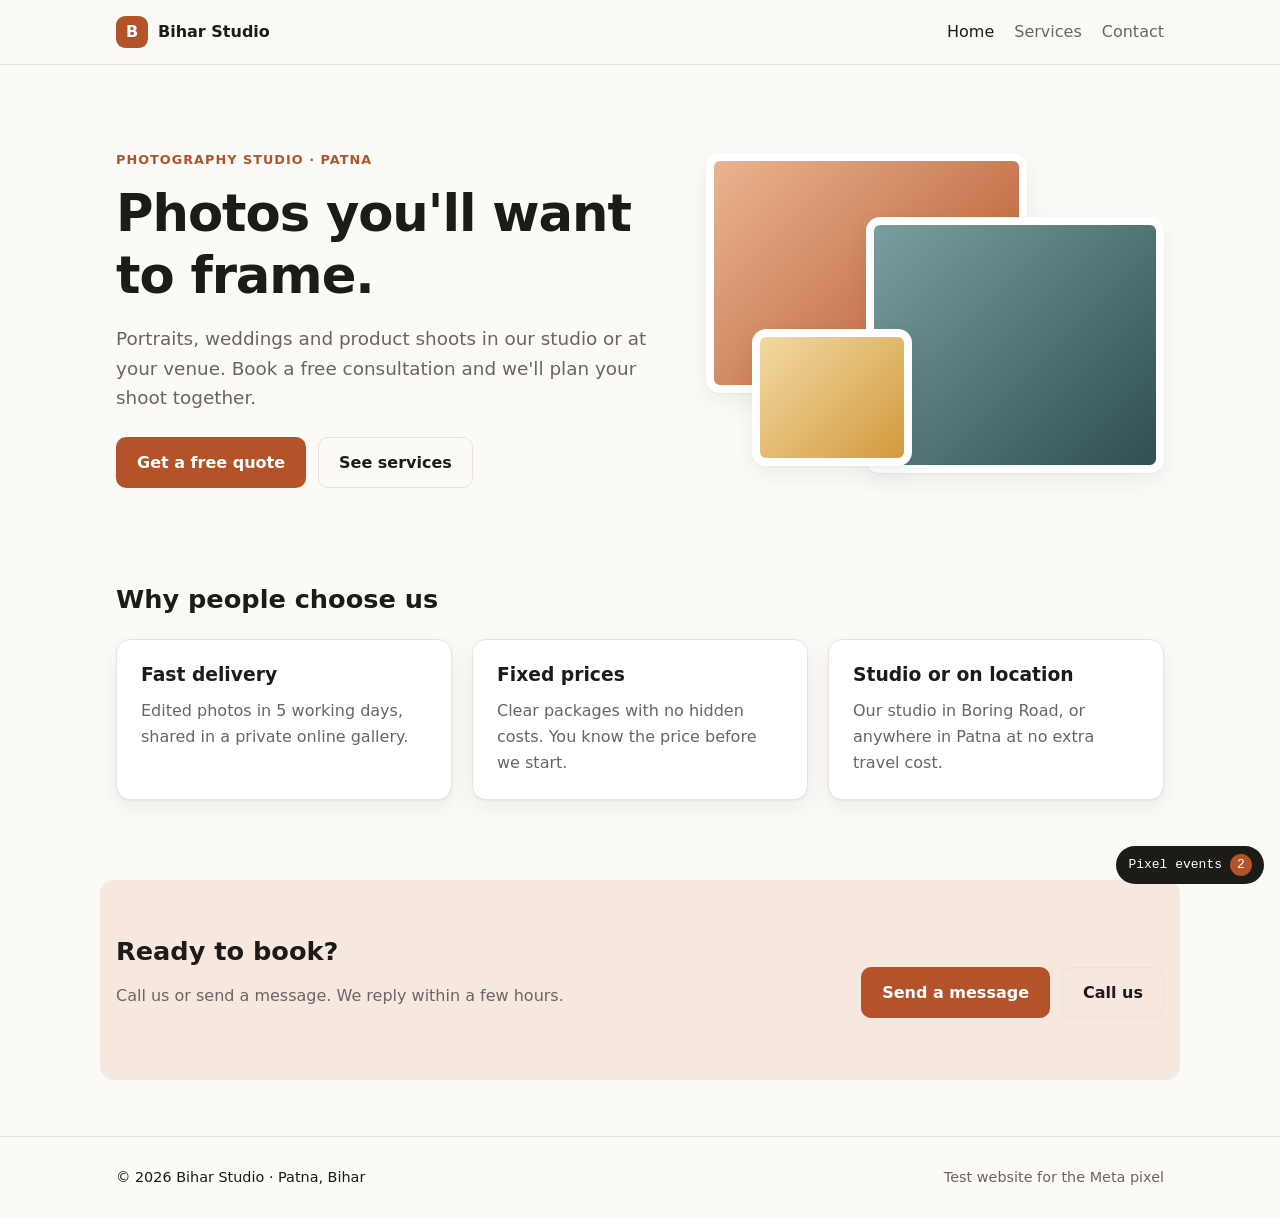
==== index.html @ da01d7bd "Add Google tag (gtag.js) to all pages Co-Authored-By: Claude Opus 5.5 <noreply@anthropic.com>" ====
<!doctype html>
<html lang="en">
<head>
  <!-- Google tag (gtag.js) -->
  <script async src="https://www.googletagmanager.com/gtag/js?id=G-R2PZ32QTNS"></script>
  <script>
    window.dataLayer = window.dataLayer || [];
    function gtag(){dataLayer.push(arguments);}
    gtag('js', new Date());

    gtag('config', 'G-R2PZ32QTNS');
  </script>
  <meta charset="utf-8" />
  <meta name="viewport" content="width=device-width, initial-scale=1" />
  <title>Photography in Patna · Bihar Studio</title>
  <meta name="description" content="Portraits, weddings and product photography in Patna." />
  <link rel="stylesheet" href="css/style.css" />

  <!-- Meta Pixel Code -->
  <script>
  !function(f,b,e,v,n,t,s)
  {if(f.fbq)return;n=f.fbq=function(){n.callMethod?
  n.callMethod.apply(n,arguments):n.queue.push(arguments)};
  if(!f._fbq)f._fbq=n;n.push=n;n.loaded=!0;n.version='2.0';
  n.queue=[];t=b.createElement(e);t.async=!0;
  t.src=v;s=b.getElementsByTagName(e)[0];
  s.parentNode.insertBefore(t,s)}(window, document,'script',
  'https://connect.facebook.net/en_US/fbevents.js');
  fbq('init', '29021832257441205');
  fbq('track', 'PageView');
  </script>
  <noscript><img height="1" width="1" style="display:none"
  src="https://www.facebook.com/tr?id=29021832257441205&ev=PageView&noscript=1"
  /></noscript>
  <!-- End Meta Pixel Code -->
</head>
<body>
  <header class="site-header">
    <div class="container header-row">
      <a class="brand" href="index.html"><span class="brand-mark">B</span> Bihar Studio</a>
      <nav class="nav" aria-label="Main">
        <a href="index.html" aria-current="page">Home</a>
        <a href="services.html">Services</a>
        <a href="contact.html">Contact</a>
      </nav>
    </div>
  </header>

  <main>
    <section class="hero">
      <div class="container hero-grid">
        <div>
          <p class="eyebrow">Photography studio · Patna</p>
          <h1>Photos you'll want to frame.</h1>
          <p class="lead">Portraits, weddings and product shoots in our studio or at your venue. Book a free consultation and we'll plan your shoot together.</p>
          <div class="actions">
            <a class="btn btn-primary" href="contact.html">Get a free quote</a>
            <a class="btn btn-ghost" href="services.html">See services</a>
          </div>
        </div>
        <div class="hero-art" aria-hidden="true">
          <div class="frame f1"></div>
          <div class="frame f2"></div>
          <div class="frame f3"></div>
        </div>
      </div>
    </section>

    <section class="container section">
      <h2>Why people choose us</h2>
      <div class="cards">
        <article class="card"><h3>Fast delivery</h3><p>Edited photos in 5 working days, shared in a private online gallery.</p></article>
        <article class="card"><h3>Fixed prices</h3><p>Clear packages with no hidden costs. You know the price before we start.</p></article>
        <article class="card"><h3>Studio or on location</h3><p>Our studio in Boring Road, or anywhere in Patna at no extra travel cost.</p></article>
      </div>
    </section>

    <section class="container section cta">
      <div>
        <h2>Ready to book?</h2>
        <p class="muted">Call us or send a message. We reply within a few hours.</p>
      </div>
      <div class="actions">
        <a class="btn btn-primary" href="contact.html">Send a message</a>
        <a class="btn btn-ghost" href="tel:+910000000000" data-pixel-event="Contact">Call us</a>
      </div>
    </section>
  </main>

  <footer class="site-footer">
    <div class="container footer-row">
      <span>© <span data-year></span> Bihar Studio · Patna, Bihar</span>
      <span class="muted">Test website for the Meta pixel</span>
    </div>
  </footer>

  <!-- Shows which pixel events this page sent (testing only) -->
  <aside class="pixel-log" aria-live="polite">
    <button type="button" class="pixel-log-toggle" aria-expanded="false">Pixel events <span class="pixel-log-count">0</span></button>
    <ol class="pixel-log-list" hidden></ol>
  </aside>

  <script src="js/site.js"></script>
</body>
</html>
---- css/style.css ----
:root {
  --bg: #fbfaf7;
  --surface: #ffffff;
  --text: #1d1b18;
  --muted: #6b6560;
  --border: #e8e3dc;
  --accent: #b4532a;
  --accent-dark: #8f3f1d;
  --accent-soft: #f6e7df;
  --ok: #1f7a4d;
  --error: #b42318;
  --radius: 14px;
  --shadow: 0 1px 2px rgba(0, 0, 0, 0.04), 0 8px 24px rgba(0, 0, 0, 0.06);
}

* {
  box-sizing: border-box;
}

body {
  margin: 0;
  background: var(--bg);
  color: var(--text);
  font: 16px/1.6 system-ui, -apple-system, "Segoe UI", Roboto, sans-serif;
}

h1,
h2,
h3 {
  line-height: 1.2;
  margin: 0 0 12px;
}

h1 {
  font-size: clamp(2rem, 5vw, 3.2rem);
  letter-spacing: -0.02em;
}

h2 {
  font-size: 1.6rem;
}

a {
  color: var(--accent);
}

.container {
  width: 100%;
  max-width: 1080px;
  margin: 0 auto;
  padding: 0 16px;
}

.section {
  padding: 56px 16px;
}

.narrow {
  max-width: 620px;
}

.center {
  text-align: center;
}

.muted {
  color: var(--muted);
}

.small {
  font-size: 0.85rem;
}

.lead {
  font-size: 1.15rem;
  color: var(--muted);
  max-width: 560px;
}

.center .lead {
  margin-left: auto;
  margin-right: auto;
}

/* Header & footer */
.site-header {
  position: sticky;
  top: 0;
  z-index: 10;
  background: rgba(251, 250, 247, 0.9);
  backdrop-filter: blur(8px);
  border-bottom: 1px solid var(--border);
}

.header-row,
.footer-row {
  display: flex;
  align-items: center;
  justify-content: space-between;
  gap: 16px;
  min-height: 64px;
  flex-wrap: wrap;
}

.brand {
  display: inline-flex;
  align-items: center;
  gap: 10px;
  font-weight: 700;
  color: var(--text);
  text-decoration: none;
}

.brand-mark {
  display: grid;
  place-items: center;
  width: 32px;
  height: 32px;
  border-radius: 9px;
  background: var(--accent);
  color: #fff;
}

.nav {
  display: flex;
  gap: 20px;
}

.nav a {
  color: var(--muted);
  text-decoration: none;
  font-weight: 500;
}

.nav a:hover,
.nav a[aria-current="page"] {
  color: var(--text);
}

.site-footer {
  border-top: 1px solid var(--border);
  font-size: 0.9rem;
  padding: 8px 0;
}

/* Buttons */
.actions {
  display: flex;
  flex-wrap: wrap;
  gap: 12px;
  margin-top: 24px;
}

.btn {
  display: inline-flex;
  align-items: center;
  justify-content: center;
  padding: 12px 20px;
  border-radius: 10px;
  border: 1px solid transparent;
  font: inherit;
  font-weight: 600;
  text-decoration: none;
  cursor: pointer;
  transition: background 0.15s, border-color 0.15s;
}

.btn-primary {
  background: var(--accent);
  color: #fff;
}

.btn-primary:hover {
  background: var(--accent-dark);
}

.btn-primary:disabled {
  background: var(--ok);
  cursor: default;
}

.btn-ghost {
  background: transparent;
  border-color: var(--border);
  color: var(--text);
}

.btn-ghost:hover {
  border-color: var(--text);
}

/* Hero */
.hero {
  padding: 72px 0 40px;
}

.hero-grid {
  display: grid;
  grid-template-columns: 1.2fr 1fr;
  gap: 40px;
  align-items: center;
}

.eyebrow {
  color: var(--accent);
  font-weight: 600;
  text-transform: uppercase;
  letter-spacing: 0.08em;
  font-size: 0.8rem;
}

.hero-art {
  position: relative;
  height: 320px;
}

.frame {
  position: absolute;
  border-radius: var(--radius);
  border: 8px solid #fff;
  box-shadow: var(--shadow);
}

.f1 {
  inset: 0 30% 25% 0;
  background: linear-gradient(135deg, #e9b48f, #b4532a);
}

.f2 {
  inset: 20% 0 0 35%;
  background: linear-gradient(135deg, #7a9e9f, #2f4f50);
}

.f3 {
  inset: 55% 55% 2% 10%;
  background: linear-gradient(135deg, #f3d9a4, #d29a3c);
}

/* Cards */
.cards {
  display: grid;
  grid-template-columns: repeat(3, minmax(0, 1fr));
  gap: 20px;
  margin: 24px 0;
}

.card {
  background: var(--surface);
  border: 1px solid var(--border);
  border-radius: var(--radius);
  padding: 24px;
  box-shadow: var(--shadow);
}

.card p {
  margin: 0;
  color: var(--muted);
}

.price-card {
  display: flex;
  flex-direction: column;
  gap: 12px;
}

.price-card ul {
  margin: 0;
  padding-left: 18px;
  color: var(--muted);
  flex: 1;
}

.price {
  font-size: 1.8rem;
  font-weight: 700;
  color: var(--text) !important;
}

.cta {
  display: flex;
  align-items: center;
  justify-content: space-between;
  gap: 24px;
  flex-wrap: wrap;
  background: var(--accent-soft);
  border-radius: var(--radius);
  margin-bottom: 56px;
}

/* Form */
.form {
  display: grid;
  gap: 16px;
  margin: 24px 0;
  padding: 24px;
  background: var(--surface);
  border: 1px solid var(--border);
  border-radius: var(--radius);
  box-shadow: var(--shadow);
}

.field {
  display: grid;
  gap: 6px;
}

label {
  font-weight: 600;
  font-size: 0.9rem;
}

input,
select,
textarea {
  width: 100%;
  padding: 11px 12px;
  border: 1px solid var(--border);
  border-radius: 10px;
  font: inherit;
  background: #fff;
}

input:focus,
select:focus,
textarea:focus {
  outline: 2px solid var(--accent);
  outline-offset: 1px;
}

.form-error {
  margin: 0;
  color: var(--error);
  font-weight: 600;
}

.check {
  display: grid;
  place-items: center;
  width: 64px;
  height: 64px;
  margin: 0 auto 16px;
  border-radius: 50%;
  background: var(--ok);
  color: #fff;
  font-size: 2rem;
}

/* Pixel event log (testing aid) */
.pixel-log {
  position: fixed;
  right: 16px;
  bottom: 16px;
  z-index: 20;
  max-width: min(420px, calc(100vw - 32px));
  font: 13px/1.5 ui-monospace, SFMono-Regular, Menlo, Consolas, monospace;
}

.pixel-log-toggle {
  display: inline-flex;
  align-items: center;
  gap: 8px;
  margin-left: auto;
  padding: 8px 12px;
  border: none;
  border-radius: 999px;
  background: #1d1b18;
  color: #fff;
  font: inherit;
  cursor: pointer;
  float: right;
}

.pixel-log-count {
  display: inline-grid;
  place-items: center;
  min-width: 22px;
  height: 22px;
  border-radius: 999px;
  background: var(--accent);
}

.pixel-log-list {
  clear: both;
  margin: 0 0 8px;
  padding: 12px 12px 12px 32px;
  max-height: 260px;
  overflow: auto;
  background: #1d1b18;
  color: #f1ece6;
  border-radius: 12px;
  box-shadow: var(--shadow);
}

.pixel-log-list .error {
  color: #ff9b8f;
}

.pixel-log-list .info {
  color: #9be3bd;
}

/* Small screens */
@media (max-width: 760px) {
  .hero-grid,
  .cards {
    grid-template-columns: 1fr;
  }

  .hero-art {
    height: 220px;
  }

  .nav {
    gap: 14px;
  }
}
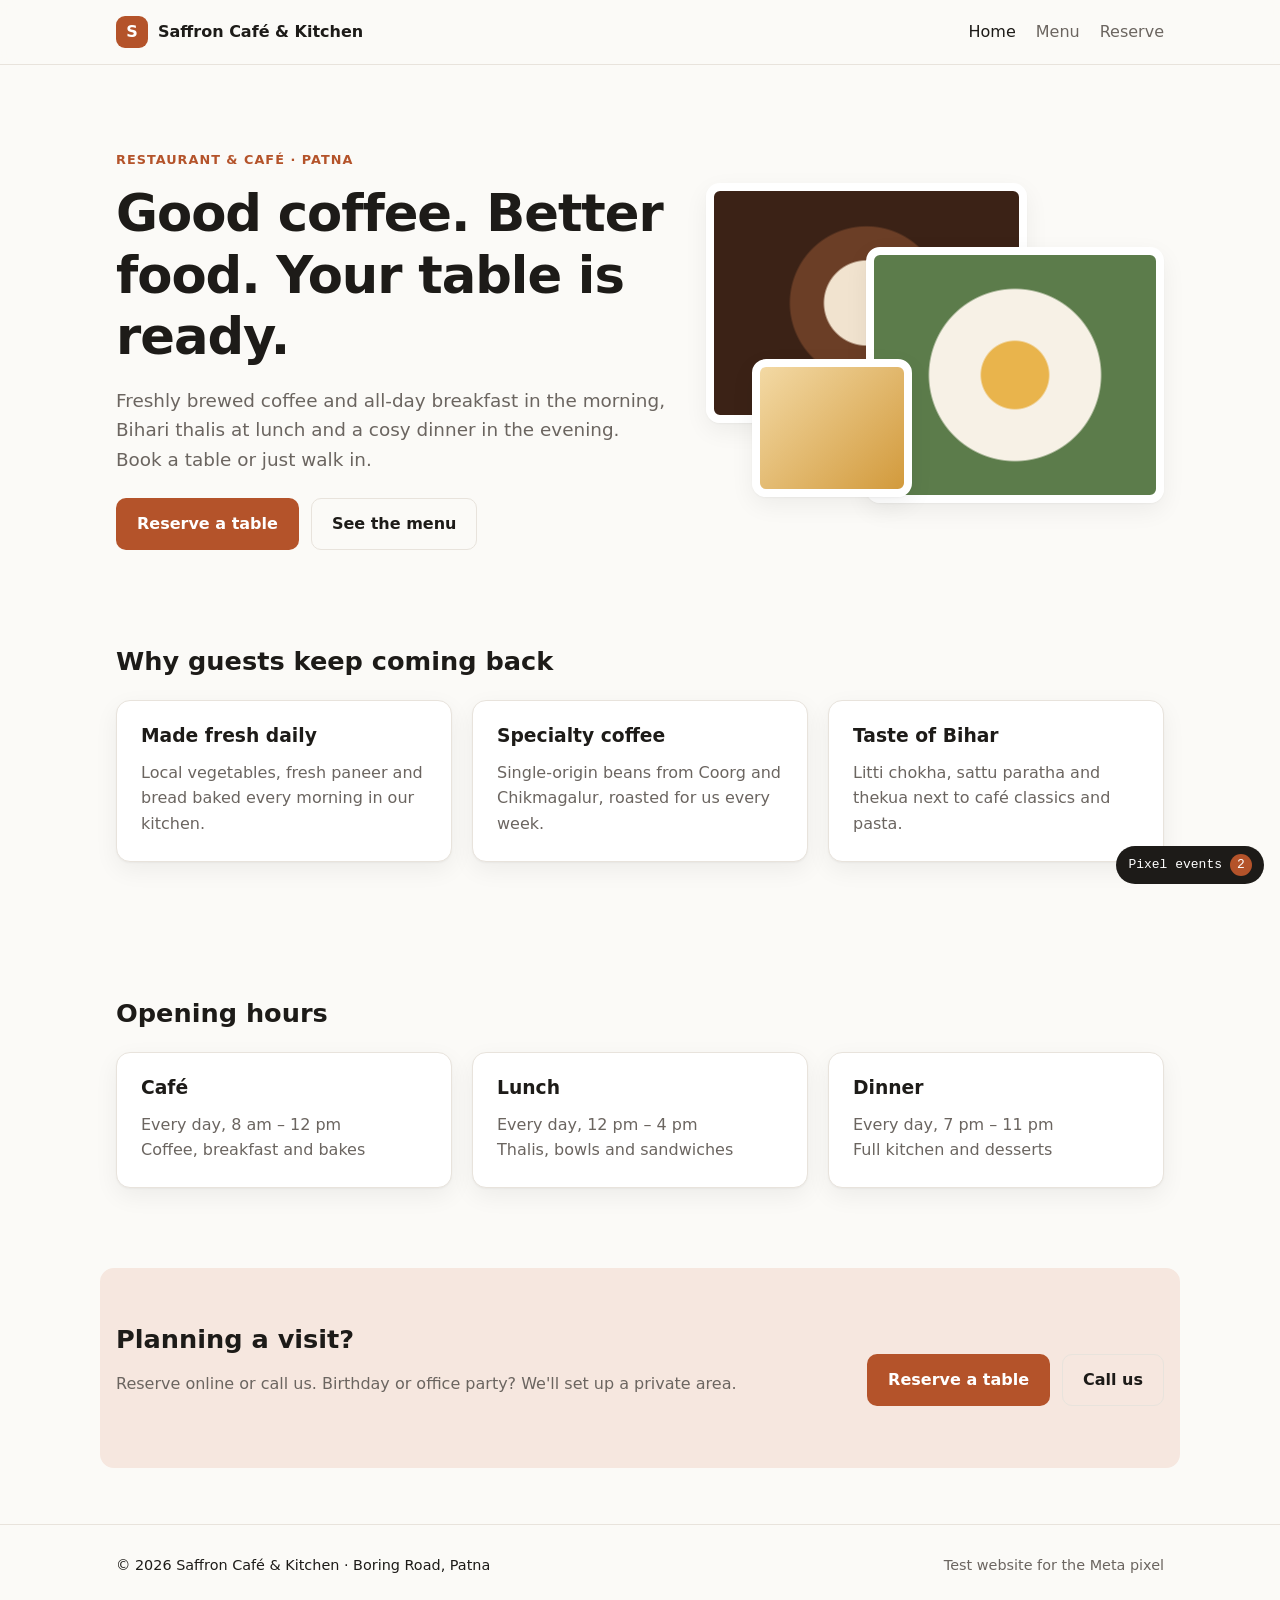
==== commit a1f255a0: "Convert site into Saffron Café & Kitchen restaurant and café Services page becomes menu.html, the qu" ====
--- a/index.html
+++ b/index.html
@@ -1,6 +1,13 @@
 <!doctype html>
 <html lang="en">
 <head>
+  <!-- Google Tag Manager -->
+  <script>(function(w,d,s,l,i){w[l]=w[l]||[];w[l].push({'gtm.start':
+  new Date().getTime(),event:'gtm.js'});var f=d.getElementsByTagName(s)[0],
+  j=d.createElement(s),dl=l!='dataLayer'?'&l='+l:'';j.async=true;j.src=
+  'https://www.googletagmanager.com/gtm.js?id='+i+dl;f.parentNode.insertBefore(j,f);
+  })(window,document,'script','dataLayer','GTM-NVT9N6S4');</script>
+  <!-- End Google Tag Manager -->
   <!-- Google tag (gtag.js) -->
   <script async src="https://www.googletagmanager.com/gtag/js?id=G-R2PZ32QTNS"></script>
   <script>
@@ -12,8 +19,9 @@
   </script>
   <meta charset="utf-8" />
   <meta name="viewport" content="width=device-width, initial-scale=1" />
-  <title>Photography in Patna · Bihar Studio</title>
-  <meta name="description" content="Portraits, weddings and product photography in Patna." />
+  <title>Restaurant &amp; café in Patna · Saffron Café &amp; Kitchen</title>
+  <meta name="description" content="Fresh coffee, all-day breakfast, Bihari thalis and dinner on Boring Road, Patna." />
+  <meta name="google-site-verification" content="HMlQKRGR2gHqSVllEA6PoarJx3rZEsCc93MlxW3Wcv4" />
   <link rel="stylesheet" href="css/style.css" />
 
   <!-- Meta Pixel Code -->
@@ -35,13 +43,17 @@
   <!-- End Meta Pixel Code -->
 </head>
 <body>
+  <!-- Google Tag Manager (noscript) -->
+  <noscript><iframe src="https://www.googletagmanager.com/ns.html?id=GTM-NVT9N6S4"
+  height="0" width="0" style="display:none;visibility:hidden"></iframe></noscript>
+  <!-- End Google Tag Manager (noscript) -->
   <header class="site-header">
     <div class="container header-row">
-      <a class="brand" href="index.html"><span class="brand-mark">B</span> Bihar Studio</a>
+      <a class="brand" href="index.html"><span class="brand-mark">S</span> Saffron Café &amp; Kitchen</a>
       <nav class="nav" aria-label="Main">
         <a href="index.html" aria-current="page">Home</a>
-        <a href="services.html">Services</a>
-        <a href="contact.html">Contact</a>
+        <a href="menu.html">Menu</a>
+        <a href="contact.html">Reserve</a>
       </nav>
     </div>
   </header>
@@ -50,12 +62,12 @@
     <section class="hero">
       <div class="container hero-grid">
         <div>
-          <p class="eyebrow">Photography studio · Patna</p>
-          <h1>Photos you'll want to frame.</h1>
-          <p class="lead">Portraits, weddings and product shoots in our studio or at your venue. Book a free consultation and we'll plan your shoot together.</p>
+          <p class="eyebrow">Restaurant &amp; café · Patna</p>
+          <h1>Good coffee. Better food. Your table is ready.</h1>
+          <p class="lead">Freshly brewed coffee and all-day breakfast in the morning, Bihari thalis at lunch and a cosy dinner in the evening. Book a table or just walk in.</p>
           <div class="actions">
-            <a class="btn btn-primary" href="contact.html">Get a free quote</a>
-            <a class="btn btn-ghost" href="services.html">See services</a>
+            <a class="btn btn-primary" href="contact.html">Reserve a table</a>
+            <a class="btn btn-ghost" href="menu.html">See the menu</a>
           </div>
         </div>
         <div class="hero-art" aria-hidden="true">
@@ -67,21 +79,30 @@
     </section>
 
     <section class="container section">
-      <h2>Why people choose us</h2>
+      <h2>Why guests keep coming back</h2>
       <div class="cards">
-        <article class="card"><h3>Fast delivery</h3><p>Edited photos in 5 working days, shared in a private online gallery.</p></article>
-        <article class="card"><h3>Fixed prices</h3><p>Clear packages with no hidden costs. You know the price before we start.</p></article>
-        <article class="card"><h3>Studio or on location</h3><p>Our studio in Boring Road, or anywhere in Patna at no extra travel cost.</p></article>
+        <article class="card"><h3>Made fresh daily</h3><p>Local vegetables, fresh paneer and bread baked every morning in our kitchen.</p></article>
+        <article class="card"><h3>Specialty coffee</h3><p>Single-origin beans from Coorg and Chikmagalur, roasted for us every week.</p></article>
+        <article class="card"><h3>Taste of Bihar</h3><p>Litti chokha, sattu paratha and thekua next to café classics and pasta.</p></article>
+      </div>
+    </section>
+
+    <section class="container section">
+      <h2>Opening hours</h2>
+      <div class="cards">
+        <article class="card"><h3>Café</h3><p>Every day, 8 am – 12 pm<br />Coffee, breakfast and bakes</p></article>
+        <article class="card"><h3>Lunch</h3><p>Every day, 12 pm – 4 pm<br />Thalis, bowls and sandwiches</p></article>
+        <article class="card"><h3>Dinner</h3><p>Every day, 7 pm – 11 pm<br />Full kitchen and desserts</p></article>
       </div>
     </section>
 
     <section class="container section cta">
       <div>
-        <h2>Ready to book?</h2>
-        <p class="muted">Call us or send a message. We reply within a few hours.</p>
+        <h2>Planning a visit?</h2>
+        <p class="muted">Reserve online or call us. Birthday or office party? We'll set up a private area.</p>
       </div>
       <div class="actions">
-        <a class="btn btn-primary" href="contact.html">Send a message</a>
+        <a class="btn btn-primary" href="contact.html">Reserve a table</a>
         <a class="btn btn-ghost" href="tel:+910000000000" data-pixel-event="Contact">Call us</a>
       </div>
     </section>
@@ -89,7 +110,7 @@
 
   <footer class="site-footer">
     <div class="container footer-row">
-      <span>© <span data-year></span> Bihar Studio · Patna, Bihar</span>
+      <span>© <span data-year></span> Saffron Café &amp; Kitchen · Boring Road, Patna</span>
       <span class="muted">Test website for the Meta pixel</span>
     </div>
   </footer>
--- a/css/style.css
+++ b/css/style.css
@@ -221,14 +221,15 @@
   box-shadow: var(--shadow);
 }
 
+/* Coffee, greens and saffron: placeholders for food photos */
 .f1 {
   inset: 0 30% 25% 0;
-  background: linear-gradient(135deg, #e9b48f, #b4532a);
+  background: radial-gradient(circle at 50% 50%, #f1e3cf 0 22%, #6b3e26 23% 40%, #3b2216 41%);
 }
 
 .f2 {
   inset: 20% 0 0 35%;
-  background: linear-gradient(135deg, #7a9e9f, #2f4f50);
+  background: radial-gradient(circle at 50% 50%, #e9b44c 0 18%, #f7f1e6 19% 46%, #5c7c4b 47%);
 }
 
 .f3 {
@@ -274,6 +275,33 @@
   font-size: 1.8rem;
   font-weight: 700;
   color: var(--text) !important;
+}
+
+/* Menu */
+.menu-grid {
+  display: grid;
+  grid-template-columns: repeat(2, minmax(0, 1fr));
+  gap: 20px 40px;
+  margin: 40px 0 16px;
+}
+
+.menu-list {
+  margin: 0;
+  padding: 0;
+  list-style: none;
+}
+
+.menu-list li {
+  display: flex;
+  justify-content: space-between;
+  gap: 16px;
+  padding: 10px 0;
+  border-bottom: 1px dashed var(--border);
+}
+
+.menu-list li span:last-child {
+  font-weight: 600;
+  white-space: nowrap;
 }
 
 .cta {
@@ -302,6 +330,16 @@
 .field {
   display: grid;
   gap: 6px;
+}
+
+.field-row {
+  display: grid;
+  grid-template-columns: 1.4fr 1fr 0.8fr;
+  gap: 12px;
+}
+
+.actions-center {
+  justify-content: center;
 }
 
 label {
@@ -402,8 +440,17 @@
 /* Small screens */
 @media (max-width: 760px) {
   .hero-grid,
-  .cards {
+  .cards,
+  .menu-grid {
     grid-template-columns: 1fr;
+  }
+
+  .field-row {
+    grid-template-columns: 1fr 1fr;
+  }
+
+  .field-row .field:first-child {
+    grid-column: 1 / -1;
   }
 
   .hero-art {
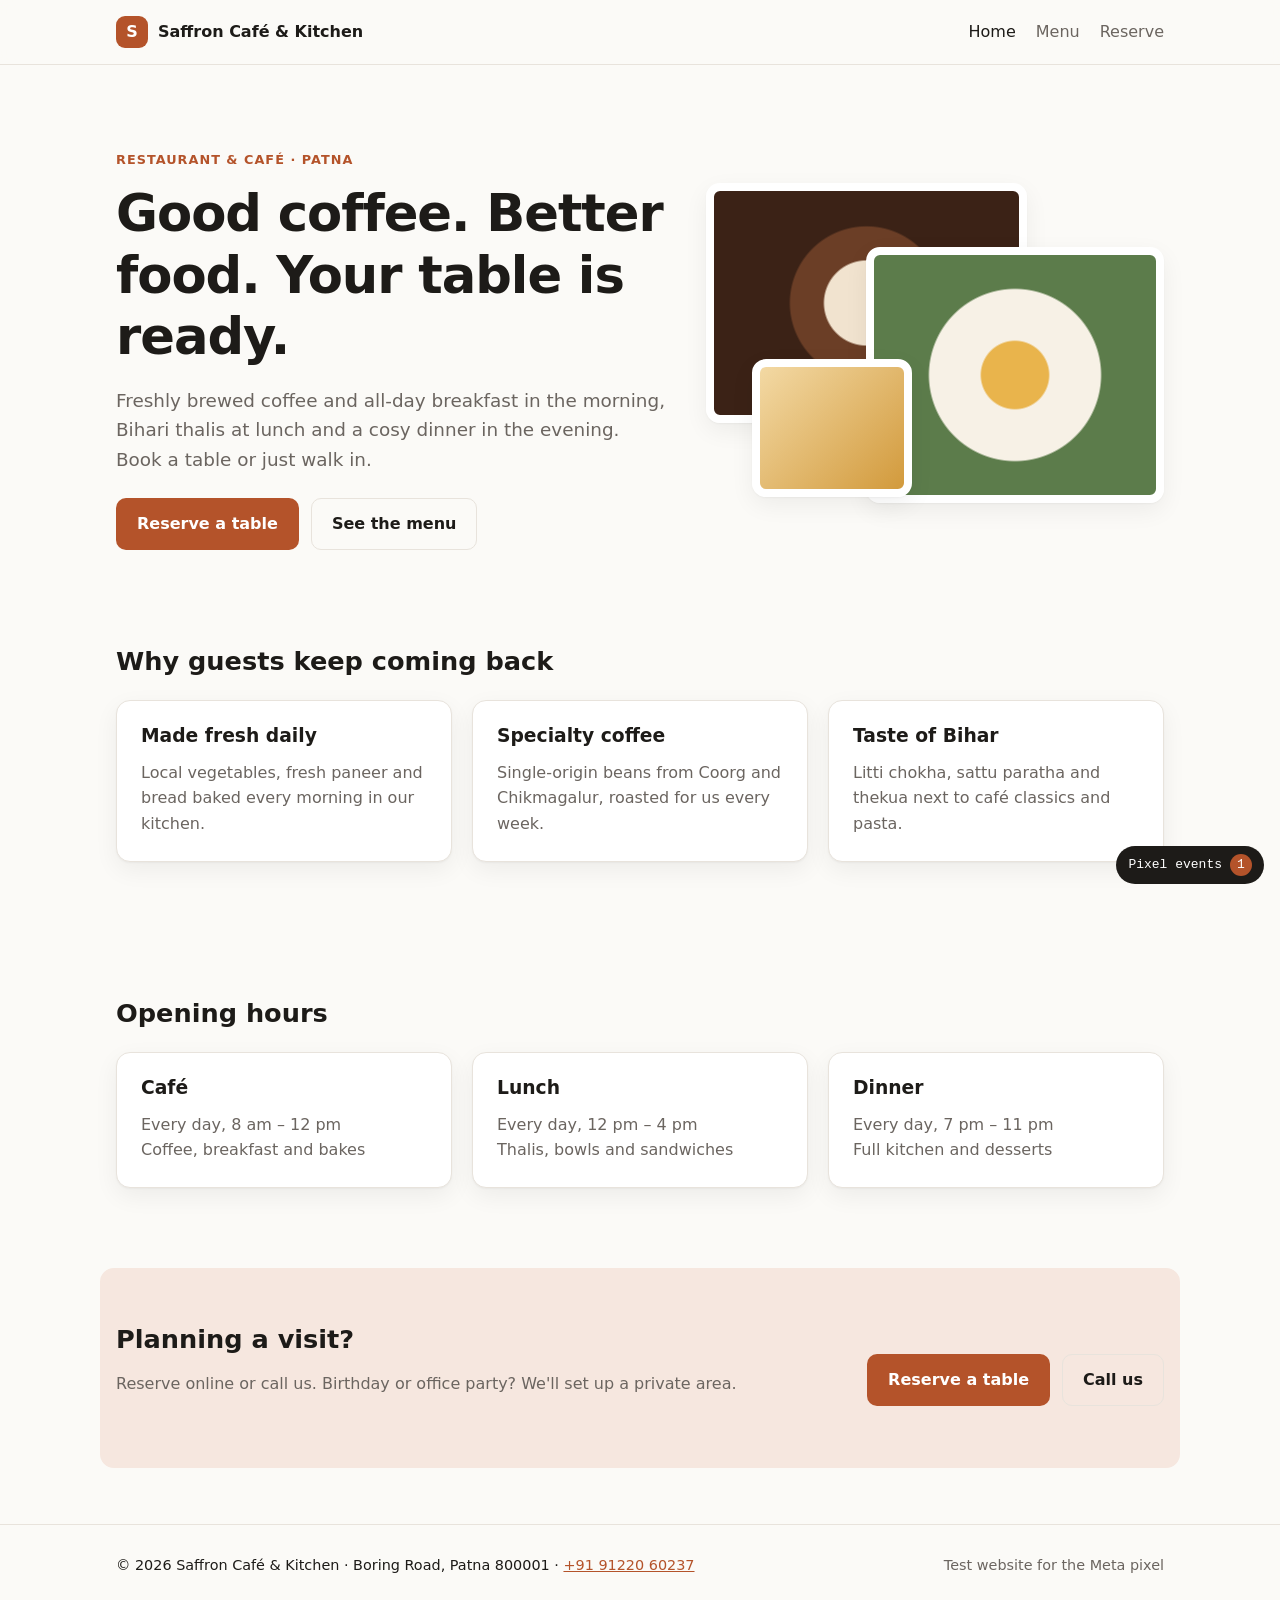
==== commit 9c724755: "Add Restaurant schema markup and real phone number Co-Authored-By: Claude Opus 5.5 <noreply@anthropi" ====
--- a/index.html
+++ b/index.html
@@ -23,6 +23,43 @@
   <meta name="description" content="Fresh coffee, all-day breakfast, Bihari thalis and dinner on Boring Road, Patna." />
   <meta name="google-site-verification" content="HMlQKRGR2gHqSVllEA6PoarJx3rZEsCc93MlxW3Wcv4" />
   <link rel="stylesheet" href="css/style.css" />
+
+  <!-- Schema markup: tells Google this is a restaurant, with its address, hours and prices -->
+  <script type="application/ld+json">
+  {
+    "@context": "https://schema.org",
+    "@type": "Restaurant",
+    "name": "Saffron Café & Kitchen",
+    "url": "https://sunny-kanlas.github.io/Test-Website/",
+    "telephone": "+91-9122060237",
+    "address": {
+      "@type": "PostalAddress",
+      "streetAddress": "Boring Road",
+      "addressLocality": "Patna",
+      "addressRegion": "Bihar",
+      "postalCode": "800001",
+      "addressCountry": "IN"
+    },
+    "geo": {
+      "@type": "GeoCoordinates",
+      "latitude": 25.595176,
+      "longitude": 85.1288796
+    },
+    "servesCuisine": ["Café", "Bihari", "Indian"],
+    "priceRange": "₹300–₹800",
+    "hasMenu": "https://sunny-kanlas.github.io/Test-Website/menu.html",
+    "acceptsReservations": "https://sunny-kanlas.github.io/Test-Website/contact.html",
+    "foundingDate": "2024",
+    "openingHoursSpecification": [
+      {
+        "@type": "OpeningHoursSpecification",
+        "dayOfWeek": ["Monday", "Tuesday", "Wednesday", "Thursday", "Friday", "Saturday", "Sunday"],
+        "opens": "08:00",
+        "closes": "23:00"
+      }
+    ]
+  }
+  </script>
 
   <!-- Meta Pixel Code -->
   <script>
@@ -103,14 +140,14 @@
       </div>
       <div class="actions">
         <a class="btn btn-primary" href="contact.html">Reserve a table</a>
-        <a class="btn btn-ghost" href="tel:+910000000000" data-pixel-event="Contact">Call us</a>
+        <a class="btn btn-ghost" href="tel:+919122060237" data-pixel-event="Contact">Call us</a>
       </div>
     </section>
   </main>
 
   <footer class="site-footer">
     <div class="container footer-row">
-      <span>© <span data-year></span> Saffron Café &amp; Kitchen · Boring Road, Patna</span>
+      <span>© <span data-year></span> Saffron Café &amp; Kitchen · Boring Road, Patna 800001 · <a href="tel:+919122060237">+91 91220 60237</a></span>
       <span class="muted">Test website for the Meta pixel</span>
     </div>
   </footer>
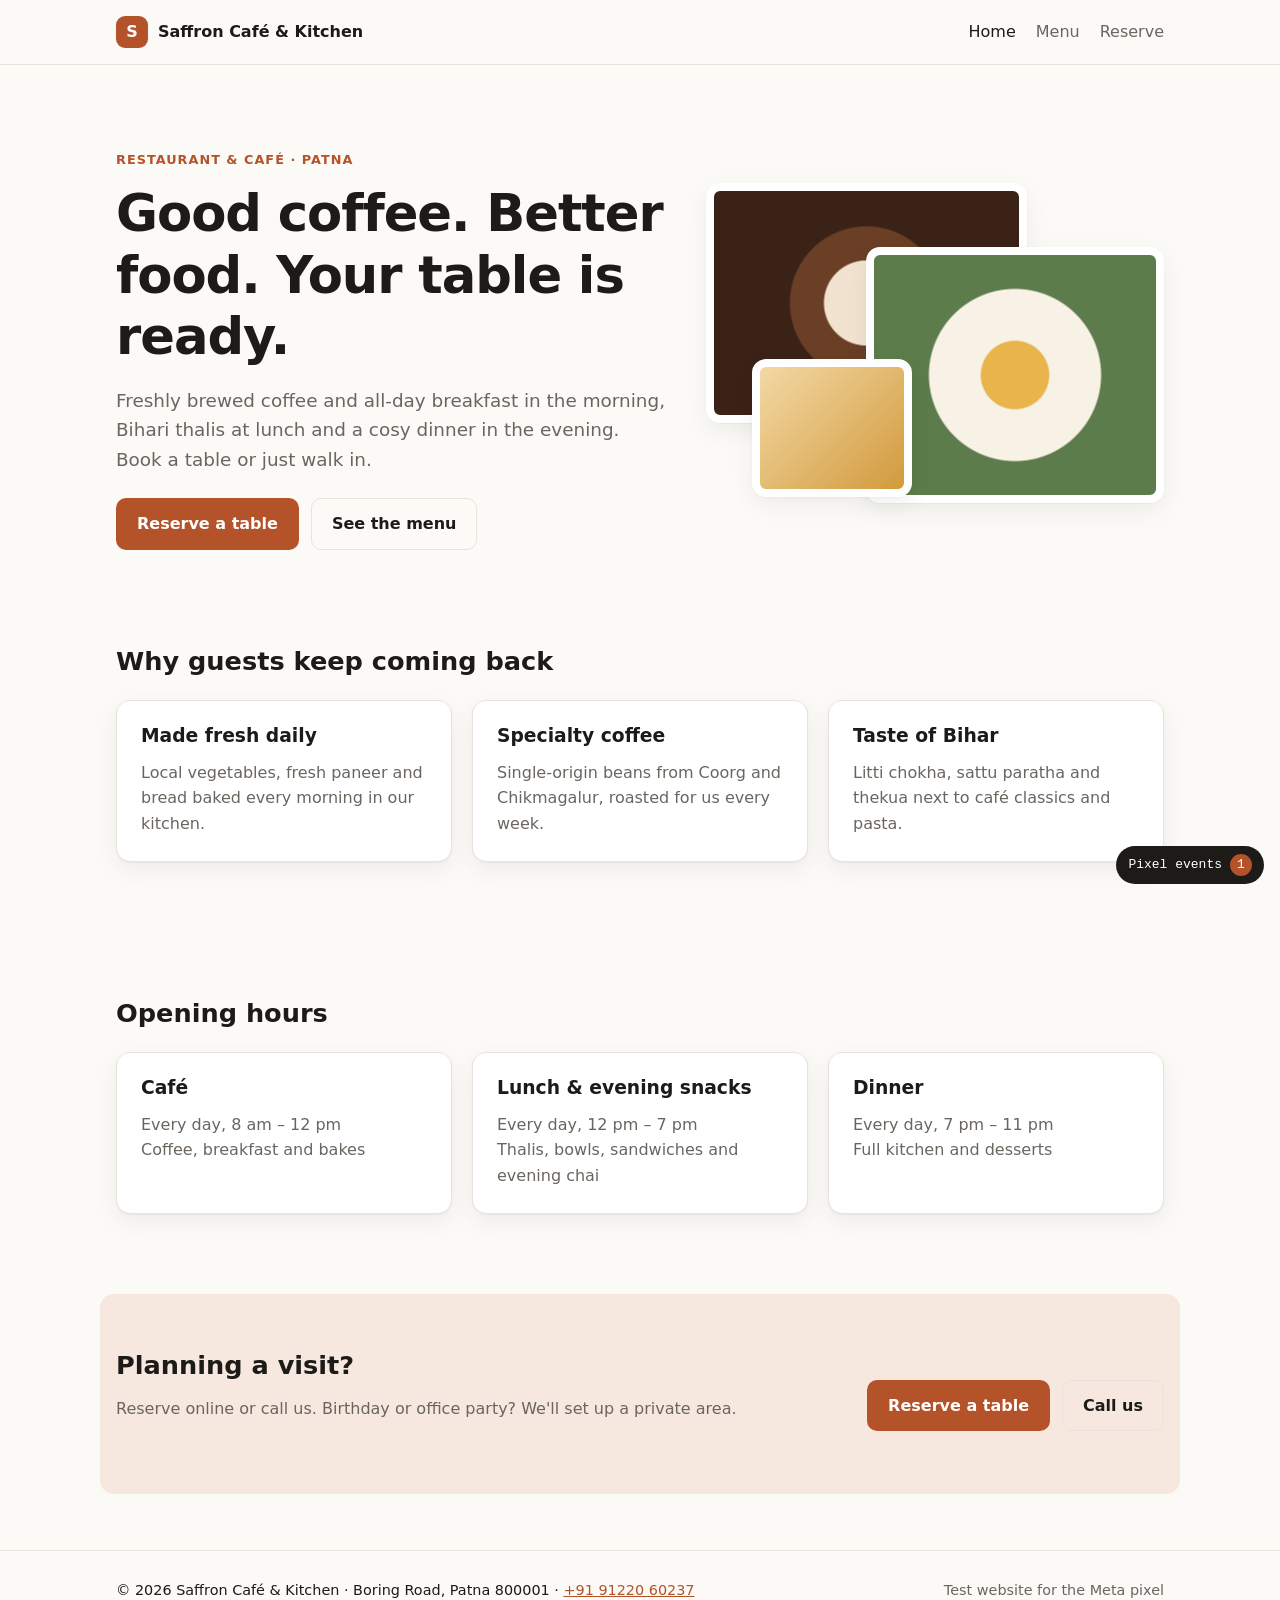
==== commit 1304ea0e: "Add llms.txt and close the gap in opening hours Co-Authored-By: Claude Opus 5.5 <noreply@anthropic.c" ====
--- a/index.html
+++ b/index.html
@@ -128,7 +128,7 @@
       <h2>Opening hours</h2>
       <div class="cards">
         <article class="card"><h3>Café</h3><p>Every day, 8 am – 12 pm<br />Coffee, breakfast and bakes</p></article>
-        <article class="card"><h3>Lunch</h3><p>Every day, 12 pm – 4 pm<br />Thalis, bowls and sandwiches</p></article>
+        <article class="card"><h3>Lunch &amp; evening snacks</h3><p>Every day, 12 pm – 7 pm<br />Thalis, bowls, sandwiches and evening chai</p></article>
         <article class="card"><h3>Dinner</h3><p>Every day, 7 pm – 11 pm<br />Full kitchen and desserts</p></article>
       </div>
     </section>
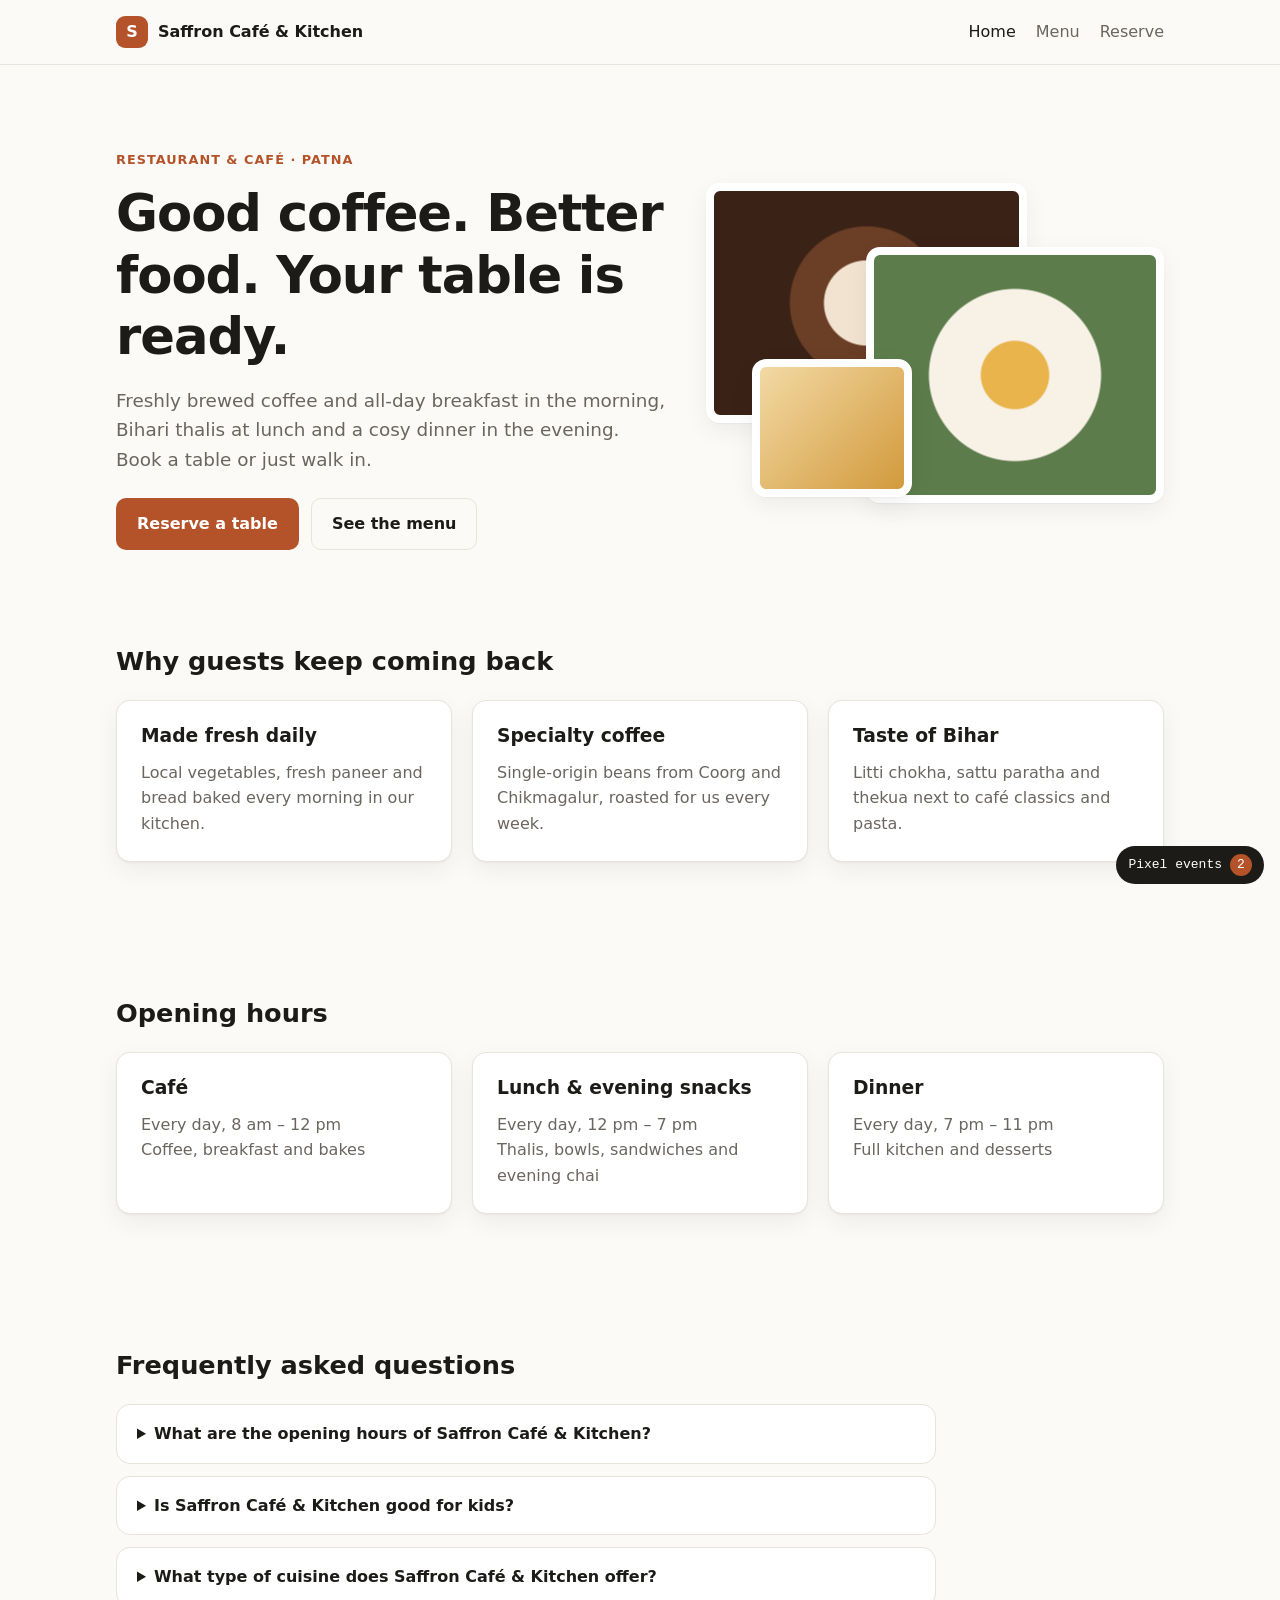
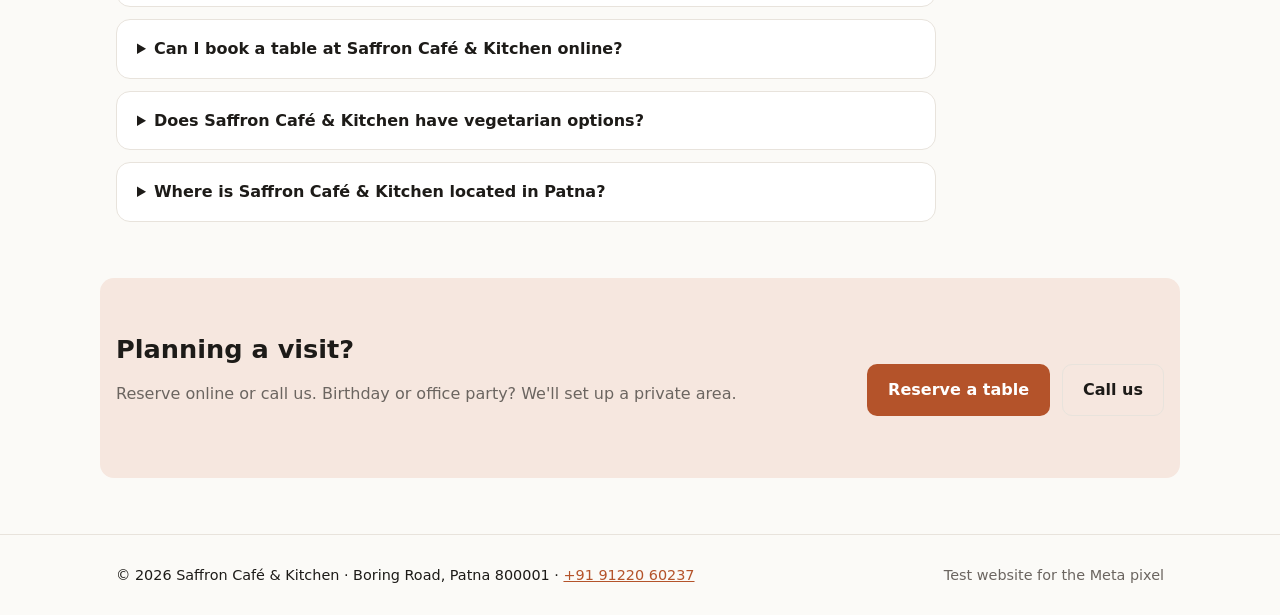
==== commit a37e530b: "Add FAQ section with matching FAQPage schema Co-Authored-By: Claude Opus 5.5 <noreply@anthropic.com>" ====
--- a/index.html
+++ b/index.html
@@ -61,6 +61,64 @@
   }
   </script>
 
+  <!-- FAQ schema: the same questions and answers as the FAQ section on this page -->
+  <script type="application/ld+json">
+  {
+    "@context": "https://schema.org",
+    "@type": "FAQPage",
+    "mainEntity": [
+      {
+        "@type": "Question",
+        "name": "What are the opening hours of Saffron Café & Kitchen?",
+        "acceptedAnswer": {
+          "@type": "Answer",
+          "text": "Saffron Café & Kitchen is open every day from 8 am to 11 pm. We serve breakfast and coffee from 8 am to 12 pm, lunch and evening snacks from 12 pm to 7 pm, and dinner from 7 pm to 11 pm."
+        }
+      },
+      {
+        "@type": "Question",
+        "name": "Is Saffron Café & Kitchen good for kids?",
+        "acceptedAnswer": {
+          "@type": "Answer",
+          "text": "Yes. Families are welcome at every meal and we keep high chairs ready, so just mention one when you reserve. Children usually enjoy our pancakes with honey, sattu paratha, fresh lime soda and chocolate brownie, and the kitchen can make most dishes less spicy on request."
+        }
+      },
+      {
+        "@type": "Question",
+        "name": "What type of cuisine does Saffron Café & Kitchen offer?",
+        "acceptedAnswer": {
+          "@type": "Answer",
+          "text": "We combine café favourites with authentic Bihari food: specialty coffee from Coorg and Chikmagalur, all-day breakfast, and Bihari classics like litti chokha, Champaran mutton, sattu paratha and a full Bihari thali, alongside pasta and grilled chicken bowls."
+        }
+      },
+      {
+        "@type": "Question",
+        "name": "Can I book a table at Saffron Café & Kitchen online?",
+        "acceptedAnswer": {
+          "@type": "Answer",
+          "text": "Yes. On our Reserve a table page, choose breakfast, lunch, dinner or a private party, then pick a date, time and number of guests. We call to confirm within the hour. You can also call +91 91220 60237 or simply walk in."
+        }
+      },
+      {
+        "@type": "Question",
+        "name": "Does Saffron Café & Kitchen have vegetarian options?",
+        "acceptedAnswer": {
+          "@type": "Answer",
+          "text": "Yes. Many of our dishes are vegetarian, including litti chokha, paneer butter masala, sattu paratha and the Bihari thali, and vegetarian food is cooked separately from meat dishes. Tell us about any allergies when you book and we will adjust your dish."
+        }
+      },
+      {
+        "@type": "Question",
+        "name": "Where is Saffron Café & Kitchen located in Patna?",
+        "acceptedAnswer": {
+          "@type": "Answer",
+          "text": "We are on Boring Road, Patna, Bihar 800001, easy to reach from Patliputra Colony, Bailey Road and Fraser Road, and a short drive from Gandhi Maidan and Patna Junction. Call +91 91220 60237 if you need directions."
+        }
+      }
+    ]
+  }
+  </script>
+
   <!-- Meta Pixel Code -->
   <script>
   !function(f,b,e,v,n,t,s)
@@ -133,6 +191,36 @@
       </div>
     </section>
 
+    <section class="container section" id="faq">
+      <h2>Frequently asked questions</h2>
+      <div class="faq">
+        <details class="faq-item">
+          <summary>What are the opening hours of Saffron Café &amp; Kitchen?</summary>
+          <p>Saffron Café &amp; Kitchen is open every day from 8 am to 11 pm. We serve breakfast and coffee from 8 am to 12 pm, lunch and evening snacks from 12 pm to 7 pm, and dinner from 7 pm to 11 pm.</p>
+        </details>
+        <details class="faq-item">
+          <summary>Is Saffron Café &amp; Kitchen good for kids?</summary>
+          <p>Yes. Families are welcome at every meal and we keep high chairs ready, so just mention one when you reserve. Children usually enjoy our pancakes with honey, sattu paratha, fresh lime soda and chocolate brownie, and the kitchen can make most dishes less spicy on request.</p>
+        </details>
+        <details class="faq-item">
+          <summary>What type of cuisine does Saffron Café &amp; Kitchen offer?</summary>
+          <p>We combine café favourites with authentic Bihari food: specialty coffee from Coorg and Chikmagalur, all-day breakfast, and Bihari classics like litti chokha, Champaran mutton, sattu paratha and a full Bihari thali, alongside pasta and grilled chicken bowls.</p>
+        </details>
+        <details class="faq-item">
+          <summary>Can I book a table at Saffron Café &amp; Kitchen online?</summary>
+          <p>Yes. On our Reserve a table page, choose breakfast, lunch, dinner or a private party, then pick a date, time and number of guests. We call to confirm within the hour. You can also call +91 91220 60237 or simply walk in.</p>
+        </details>
+        <details class="faq-item">
+          <summary>Does Saffron Café &amp; Kitchen have vegetarian options?</summary>
+          <p>Yes. Many of our dishes are vegetarian, including litti chokha, paneer butter masala, sattu paratha and the Bihari thali, and vegetarian food is cooked separately from meat dishes. Tell us about any allergies when you book and we will adjust your dish.</p>
+        </details>
+        <details class="faq-item">
+          <summary>Where is Saffron Café &amp; Kitchen located in Patna?</summary>
+          <p>We are on Boring Road, Patna, Bihar 800001, easy to reach from Patliputra Colony, Bailey Road and Fraser Road, and a short drive from Gandhi Maidan and Patna Junction. Call +91 91220 60237 if you need directions.</p>
+        </details>
+      </div>
+    </section>
+
     <section class="container section cta">
       <div>
         <h2>Planning a visit?</h2>
--- a/css/style.css
+++ b/css/style.css
@@ -304,6 +304,31 @@
   white-space: nowrap;
 }
 
+/* FAQ */
+.faq {
+  display: grid;
+  gap: 12px;
+  margin-top: 24px;
+  max-width: 820px;
+}
+
+.faq-item {
+  background: var(--surface);
+  border: 1px solid var(--border);
+  border-radius: var(--radius);
+  padding: 16px 20px;
+}
+
+.faq-item summary {
+  font-weight: 600;
+  cursor: pointer;
+}
+
+.faq-item p {
+  margin: 10px 0 0;
+  color: var(--muted);
+}
+
 .cta {
   display: flex;
   align-items: center;
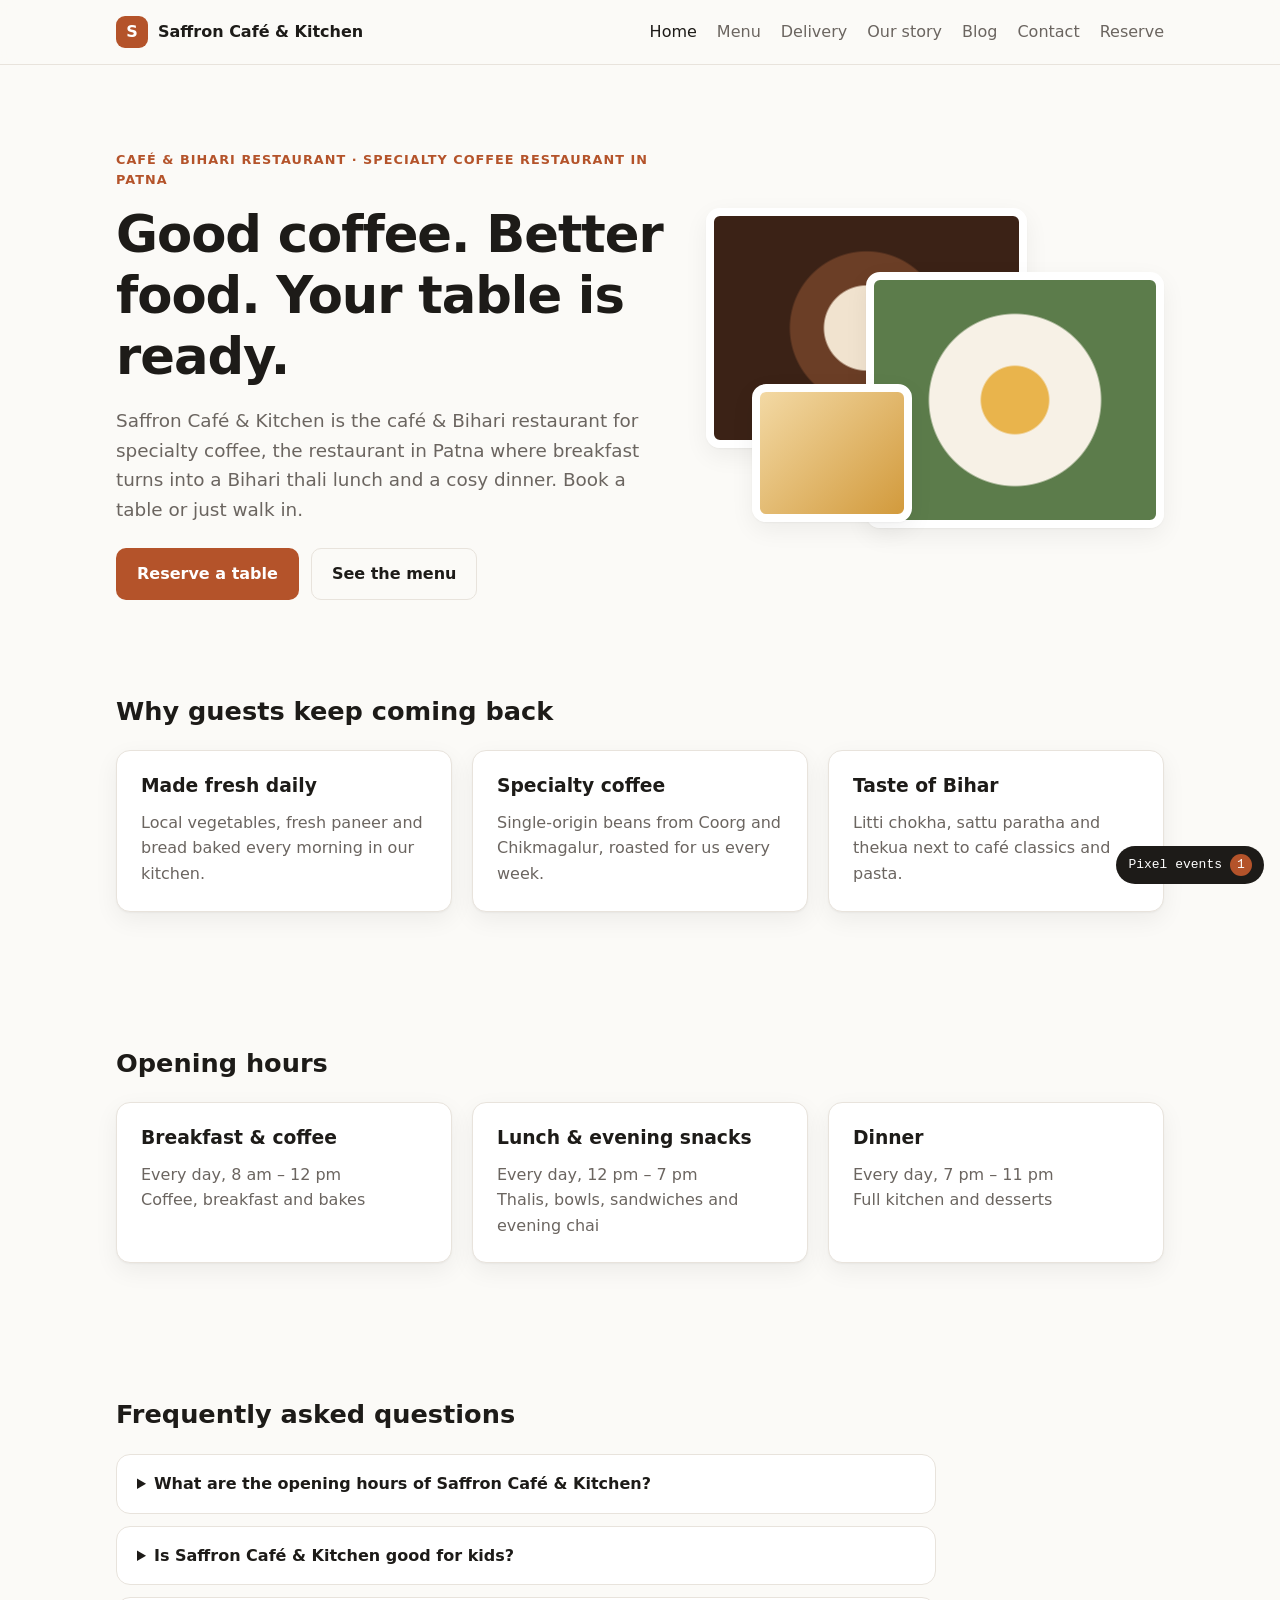
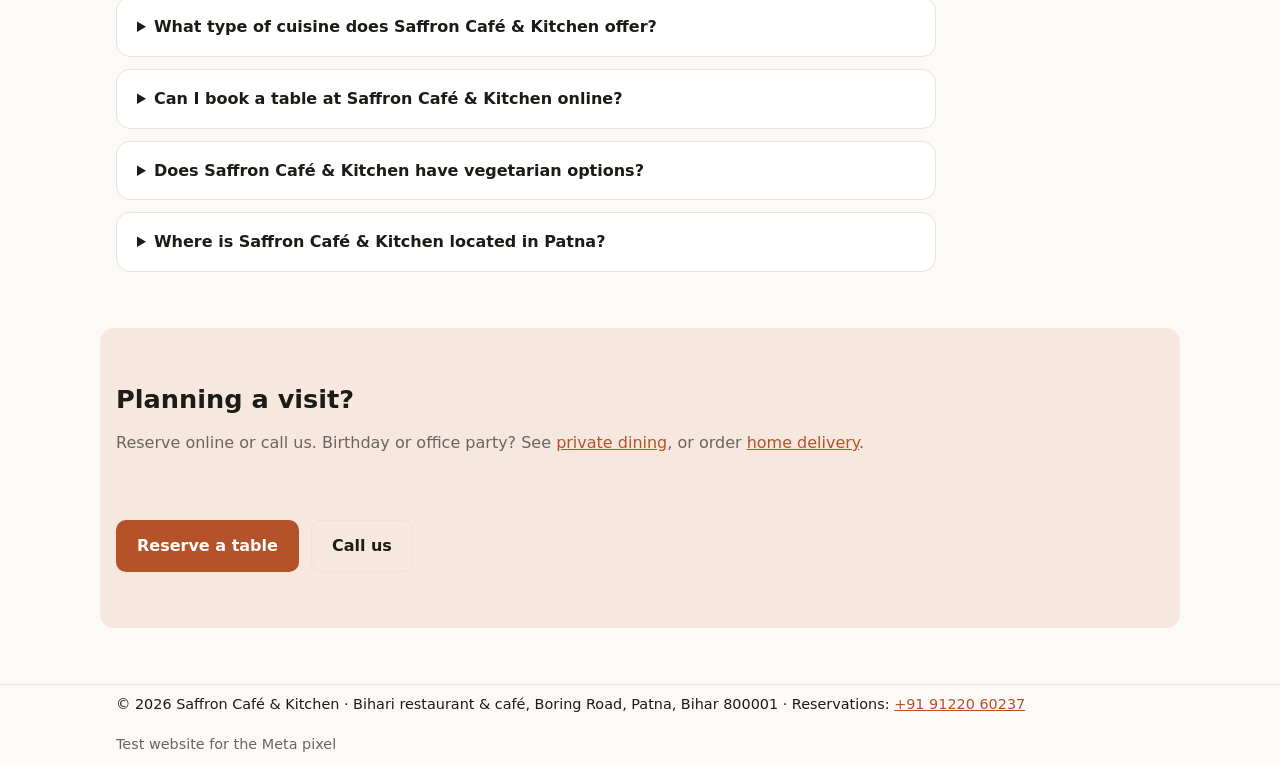
==== commit a278acdc: "Rebuild pages around the SEO plan keywords and page checks Add separate pages for each page type the" ====
--- a/index.html
+++ b/index.html
@@ -1,154 +1,183 @@
 <!doctype html>
 <html lang="en">
 <head>
-  <!-- Google Tag Manager -->
-  <script>(function(w,d,s,l,i){w[l]=w[l]||[];w[l].push({'gtm.start':
-  new Date().getTime(),event:'gtm.js'});var f=d.getElementsByTagName(s)[0],
-  j=d.createElement(s),dl=l!='dataLayer'?'&l='+l:'';j.async=true;j.src=
-  'https://www.googletagmanager.com/gtm.js?id='+i+dl;f.parentNode.insertBefore(j,f);
-  })(window,document,'script','dataLayer','GTM-NVT9N6S4');</script>
-  <!-- End Google Tag Manager -->
-  <!-- Google tag (gtag.js) -->
-  <script async src="https://www.googletagmanager.com/gtag/js?id=G-R2PZ32QTNS"></script>
+  <meta charset="utf-8" />
+  <meta name="viewport" content="width=device-width, initial-scale=1" />
+  <title>Café &amp; Bihari Restaurant: Specialty Coffee in Patna</title>
+  <meta name="description" content="Saffron Café &amp; Kitchen is a café &amp; Bihari restaurant in Patna for specialty coffee, all-day breakfast and Bihari thalis. Book your table today!" />
+  <meta name="google-site-verification" content="HMlQKRGR2gHqSVllEA6PoarJx3rZEsCc93MlxW3Wcv4" />
+  <link rel="canonical" href="https://sunny-kanlas.github.io/Test-Website/" />
+  <link rel="stylesheet" href="css/style.css" />
+  <!-- Google Analytics (G-R2PZ32QTNS), Google Tag Manager (GTM-NVT9N6S4) and the Meta pixel.
+       Events queue straight away; the libraries load on the first tap, scroll or key press, or 3.5 s after
+       the page has loaded, so they do not slow down the first view. -->
   <script>
     window.dataLayer = window.dataLayer || [];
+    dataLayer.push({'gtm.start': new Date().getTime(), event: 'gtm.js'});
     function gtag(){dataLayer.push(arguments);}
     gtag('js', new Date());
-
     gtag('config', 'G-R2PZ32QTNS');
+    !function(f){if(f.fbq)return;var n=f.fbq=function(){n.callMethod?
+    n.callMethod.apply(n,arguments):n.queue.push(arguments)};if(!f._fbq)f._fbq=n;
+    n.push=n;n.loaded=!0;n.version='2.0';n.queue=[]}(window);
+    fbq('init', '29021832257441205');
+    fbq('track', 'PageView');
+    (function (delay) {
+      var started = false;
+      function loadTags() {
+        if (started) return;
+        started = true;
+        [
+          'https://www.googletagmanager.com/gtm.js?id=GTM-NVT9N6S4',
+          'https://www.googletagmanager.com/gtag/js?id=G-R2PZ32QTNS',
+          'https://connect.facebook.net/en_US/fbevents.js'
+        ].forEach(function (src) {
+          var script = document.createElement('script');
+          script.async = true;
+          script.src = src;
+          document.head.appendChild(script);
+        });
+      }
+      window.loadTags = loadTags;
+      ['pointerdown', 'keydown', 'scroll', 'touchstart'].forEach(function (type) {
+        window.addEventListener(type, loadTags, { once: true, passive: true });
+      });
+      window.addEventListener('load', function () { setTimeout(loadTags, delay); });
+    })(3500);
   </script>
-  <meta charset="utf-8" />
-  <meta name="viewport" content="width=device-width, initial-scale=1" />
-  <title>Restaurant &amp; café in Patna · Saffron Café &amp; Kitchen</title>
-  <meta name="description" content="Fresh coffee, all-day breakfast, Bihari thalis and dinner on Boring Road, Patna." />
-  <meta name="google-site-verification" content="HMlQKRGR2gHqSVllEA6PoarJx3rZEsCc93MlxW3Wcv4" />
-  <link rel="stylesheet" href="css/style.css" />
-
-  <!-- Schema markup: tells Google this is a restaurant, with its address, hours and prices -->
+  <noscript><img height="1" width="1" style="display:none" alt=""
+  src="https://www.facebook.com/tr?id=29021832257441205&ev=PageView&noscript=1" /></noscript>
   <script type="application/ld+json">
-  {
-    "@context": "https://schema.org",
-    "@type": "Restaurant",
-    "name": "Saffron Café & Kitchen",
-    "url": "https://sunny-kanlas.github.io/Test-Website/",
-    "telephone": "+91-9122060237",
-    "address": {
-      "@type": "PostalAddress",
-      "streetAddress": "Boring Road",
-      "addressLocality": "Patna",
-      "addressRegion": "Bihar",
-      "postalCode": "800001",
-      "addressCountry": "IN"
-    },
-    "geo": {
-      "@type": "GeoCoordinates",
-      "latitude": 25.595176,
-      "longitude": 85.1288796
-    },
-    "servesCuisine": ["Café", "Bihari", "Indian"],
-    "priceRange": "₹300–₹800",
-    "hasMenu": "https://sunny-kanlas.github.io/Test-Website/menu.html",
-    "acceptsReservations": "https://sunny-kanlas.github.io/Test-Website/contact.html",
-    "foundingDate": "2024",
-    "openingHoursSpecification": [
-      {
-        "@type": "OpeningHoursSpecification",
-        "dayOfWeek": ["Monday", "Tuesday", "Wednesday", "Thursday", "Friday", "Saturday", "Sunday"],
-        "opens": "08:00",
-        "closes": "23:00"
-      }
-    ]
+{
+  "@context": "https://schema.org",
+  "@type": "Restaurant",
+  "@id": "https://sunny-kanlas.github.io/Test-Website/#restaurant",
+  "name": "Saffron Café & Kitchen",
+  "url": "https://sunny-kanlas.github.io/Test-Website/",
+  "telephone": "+91-9122060237",
+  "address": {
+    "@type": "PostalAddress",
+    "streetAddress": "Boring Road",
+    "addressLocality": "Patna",
+    "addressRegion": "Bihar",
+    "postalCode": "800001",
+    "addressCountry": "IN"
+  },
+  "geo": {
+    "@type": "GeoCoordinates",
+    "latitude": 25.595176,
+    "longitude": 85.1288796
+  },
+  "servesCuisine": [
+    "Café",
+    "Bihari",
+    "Indian"
+  ],
+  "priceRange": "₹300–₹800",
+  "hasMenu": "https://sunny-kanlas.github.io/Test-Website/menu-patna.html",
+  "acceptsReservations": "https://sunny-kanlas.github.io/Test-Website/table-booking.html",
+  "foundingDate": "2024",
+  "openingHoursSpecification": [
+    {
+      "@type": "OpeningHoursSpecification",
+      "dayOfWeek": [
+        "Monday",
+        "Tuesday",
+        "Wednesday",
+        "Thursday",
+        "Friday",
+        "Saturday",
+        "Sunday"
+      ],
+      "opens": "08:00",
+      "closes": "23:00"
+    }
+  ],
+  "potentialAction": {
+    "@type": "ReserveAction",
+    "target": {
+      "@type": "EntryPoint",
+      "urlTemplate": "https://sunny-kanlas.github.io/Test-Website/table-booking.html"
+    },
+    "result": {
+      "@type": "FoodEstablishmentReservation",
+      "name": "Table at Saffron Café & Kitchen"
+    }
   }
+}
   </script>
-
-  <!-- FAQ schema: the same questions and answers as the FAQ section on this page -->
   <script type="application/ld+json">
-  {
-    "@context": "https://schema.org",
-    "@type": "FAQPage",
-    "mainEntity": [
-      {
-        "@type": "Question",
-        "name": "What are the opening hours of Saffron Café & Kitchen?",
-        "acceptedAnswer": {
-          "@type": "Answer",
-          "text": "Saffron Café & Kitchen is open every day from 8 am to 11 pm. We serve breakfast and coffee from 8 am to 12 pm, lunch and evening snacks from 12 pm to 7 pm, and dinner from 7 pm to 11 pm."
-        }
-      },
-      {
-        "@type": "Question",
-        "name": "Is Saffron Café & Kitchen good for kids?",
-        "acceptedAnswer": {
-          "@type": "Answer",
-          "text": "Yes. Families are welcome at every meal and we keep high chairs ready, so just mention one when you reserve. Children usually enjoy our pancakes with honey, sattu paratha, fresh lime soda and chocolate brownie, and the kitchen can make most dishes less spicy on request."
-        }
-      },
-      {
-        "@type": "Question",
-        "name": "What type of cuisine does Saffron Café & Kitchen offer?",
-        "acceptedAnswer": {
-          "@type": "Answer",
-          "text": "We combine café favourites with authentic Bihari food: specialty coffee from Coorg and Chikmagalur, all-day breakfast, and Bihari classics like litti chokha, Champaran mutton, sattu paratha and a full Bihari thali, alongside pasta and grilled chicken bowls."
-        }
-      },
-      {
-        "@type": "Question",
-        "name": "Can I book a table at Saffron Café & Kitchen online?",
-        "acceptedAnswer": {
-          "@type": "Answer",
-          "text": "Yes. On our Reserve a table page, choose breakfast, lunch, dinner or a private party, then pick a date, time and number of guests. We call to confirm within the hour. You can also call +91 91220 60237 or simply walk in."
-        }
-      },
-      {
-        "@type": "Question",
-        "name": "Does Saffron Café & Kitchen have vegetarian options?",
-        "acceptedAnswer": {
-          "@type": "Answer",
-          "text": "Yes. Many of our dishes are vegetarian, including litti chokha, paneer butter masala, sattu paratha and the Bihari thali, and vegetarian food is cooked separately from meat dishes. Tell us about any allergies when you book and we will adjust your dish."
-        }
-      },
-      {
-        "@type": "Question",
-        "name": "Where is Saffron Café & Kitchen located in Patna?",
-        "acceptedAnswer": {
-          "@type": "Answer",
-          "text": "We are on Boring Road, Patna, Bihar 800001, easy to reach from Patliputra Colony, Bailey Road and Fraser Road, and a short drive from Gandhi Maidan and Patna Junction. Call +91 91220 60237 if you need directions."
-        }
-      }
-    ]
-  }
+{
+  "@context": "https://schema.org",
+  "@type": "FAQPage",
+  "mainEntity": [
+    {
+      "@type": "Question",
+      "name": "What are the opening hours of Saffron Café & Kitchen?",
+      "acceptedAnswer": {
+        "@type": "Answer",
+        "text": "Saffron Café & Kitchen is open every day from 8 am to 11 pm. We serve breakfast and coffee from 8 am to 12 pm, lunch and evening snacks from 12 pm to 7 pm, and dinner from 7 pm to 11 pm."
+      }
+    },
+    {
+      "@type": "Question",
+      "name": "Is Saffron Café & Kitchen good for kids?",
+      "acceptedAnswer": {
+        "@type": "Answer",
+        "text": "Yes. Families are welcome at every meal and we keep high chairs ready, so just mention one when you reserve. Children usually enjoy our pancakes with honey, sattu paratha, fresh lime soda and chocolate brownie, and the kitchen can make most dishes less spicy on request."
+      }
+    },
+    {
+      "@type": "Question",
+      "name": "What type of cuisine does Saffron Café & Kitchen offer?",
+      "acceptedAnswer": {
+        "@type": "Answer",
+        "text": "We combine café favourites with authentic Bihari food: specialty coffee from Coorg and Chikmagalur, all-day breakfast, and Bihari classics like litti chokha, Champaran mutton, sattu paratha and a full Bihari thali, alongside pasta and grilled chicken bowls."
+      }
+    },
+    {
+      "@type": "Question",
+      "name": "Can I book a table at Saffron Café & Kitchen online?",
+      "acceptedAnswer": {
+        "@type": "Answer",
+        "text": "Yes. On our table booking page, choose breakfast, lunch, dinner or a private party, then pick a date, time and number of guests. We call to confirm within the hour. You can also call +91 91220 60237 or simply walk in."
+      }
+    },
+    {
+      "@type": "Question",
+      "name": "Does Saffron Café & Kitchen have vegetarian options?",
+      "acceptedAnswer": {
+        "@type": "Answer",
+        "text": "Yes. Many of our dishes are vegetarian, including litti chokha, paneer butter masala, sattu paratha and the Bihari thali, and vegetarian food is cooked separately from meat dishes. Tell us about any allergies when you book and we will adjust your dish."
+      }
+    },
+    {
+      "@type": "Question",
+      "name": "Where is Saffron Café & Kitchen located in Patna?",
+      "acceptedAnswer": {
+        "@type": "Answer",
+        "text": "We are on Boring Road, Patna, Bihar 800001, easy to reach from Patliputra Colony, Bailey Road and Fraser Road, and a short drive from Gandhi Maidan and Patna Junction. Call +91 91220 60237 if you need directions."
+      }
+    }
+  ]
+}
   </script>
-
-  <!-- Meta Pixel Code -->
-  <script>
-  !function(f,b,e,v,n,t,s)
-  {if(f.fbq)return;n=f.fbq=function(){n.callMethod?
-  n.callMethod.apply(n,arguments):n.queue.push(arguments)};
-  if(!f._fbq)f._fbq=n;n.push=n;n.loaded=!0;n.version='2.0';
-  n.queue=[];t=b.createElement(e);t.async=!0;
-  t.src=v;s=b.getElementsByTagName(e)[0];
-  s.parentNode.insertBefore(t,s)}(window, document,'script',
-  'https://connect.facebook.net/en_US/fbevents.js');
-  fbq('init', '29021832257441205');
-  fbq('track', 'PageView');
-  </script>
-  <noscript><img height="1" width="1" style="display:none"
-  src="https://www.facebook.com/tr?id=29021832257441205&ev=PageView&noscript=1"
-  /></noscript>
-  <!-- End Meta Pixel Code -->
 </head>
 <body>
   <!-- Google Tag Manager (noscript) -->
   <noscript><iframe src="https://www.googletagmanager.com/ns.html?id=GTM-NVT9N6S4"
-  height="0" width="0" style="display:none;visibility:hidden"></iframe></noscript>
-  <!-- End Google Tag Manager (noscript) -->
+  height="0" width="0" style="display:none;visibility:hidden" title="Google Tag Manager"></iframe></noscript>
   <header class="site-header">
     <div class="container header-row">
       <a class="brand" href="index.html"><span class="brand-mark">S</span> Saffron Café &amp; Kitchen</a>
       <nav class="nav" aria-label="Main">
         <a href="index.html" aria-current="page">Home</a>
-        <a href="menu.html">Menu</a>
-        <a href="contact.html">Reserve</a>
+        <a href="menu-patna.html">Menu</a>
+        <a href="home-delivery.html">Delivery</a>
+        <a href="about.html">Our story</a>
+        <a href="blog.html">Blog</a>
+        <a href="contact-patna.html">Contact</a>
+        <a href="table-booking.html">Reserve</a>
       </nav>
     </div>
   </header>
@@ -157,12 +186,12 @@
     <section class="hero">
       <div class="container hero-grid">
         <div>
-          <p class="eyebrow">Restaurant &amp; café · Patna</p>
+          <p class="eyebrow">Café &amp; Bihari restaurant · Specialty coffee restaurant in Patna</p>
           <h1>Good coffee. Better food. Your table is ready.</h1>
-          <p class="lead">Freshly brewed coffee and all-day breakfast in the morning, Bihari thalis at lunch and a cosy dinner in the evening. Book a table or just walk in.</p>
+          <p class="lead">Saffron Café &amp; Kitchen is the café &amp; Bihari restaurant for specialty coffee, the restaurant in Patna where breakfast turns into a Bihari thali lunch and a cosy dinner. Book a table or just walk in.</p>
           <div class="actions">
-            <a class="btn btn-primary" href="contact.html">Reserve a table</a>
-            <a class="btn btn-ghost" href="menu.html">See the menu</a>
+            <a class="btn btn-primary" href="table-booking.html">Reserve a table</a>
+            <a class="btn btn-ghost" href="menu-patna.html">See the menu</a>
           </div>
         </div>
         <div class="hero-art" aria-hidden="true">
@@ -185,7 +214,7 @@
     <section class="container section">
       <h2>Opening hours</h2>
       <div class="cards">
-        <article class="card"><h3>Café</h3><p>Every day, 8 am – 12 pm<br />Coffee, breakfast and bakes</p></article>
+        <article class="card"><h3>Breakfast &amp; coffee</h3><p>Every day, 8 am – 12 pm<br />Coffee, breakfast and bakes</p></article>
         <article class="card"><h3>Lunch &amp; evening snacks</h3><p>Every day, 12 pm – 7 pm<br />Thalis, bowls, sandwiches and evening chai</p></article>
         <article class="card"><h3>Dinner</h3><p>Every day, 7 pm – 11 pm<br />Full kitchen and desserts</p></article>
       </div>
@@ -208,7 +237,7 @@
         </details>
         <details class="faq-item">
           <summary>Can I book a table at Saffron Café &amp; Kitchen online?</summary>
-          <p>Yes. On our Reserve a table page, choose breakfast, lunch, dinner or a private party, then pick a date, time and number of guests. We call to confirm within the hour. You can also call +91 91220 60237 or simply walk in.</p>
+          <p>Yes. On our table booking page, choose breakfast, lunch, dinner or a private party, then pick a date, time and number of guests. We call to confirm within the hour. You can also call +91 91220 60237 or simply walk in.</p>
         </details>
         <details class="faq-item">
           <summary>Does Saffron Café &amp; Kitchen have vegetarian options?</summary>
@@ -224,10 +253,10 @@
     <section class="container section cta">
       <div>
         <h2>Planning a visit?</h2>
-        <p class="muted">Reserve online or call us. Birthday or office party? We'll set up a private area.</p>
+        <p class="muted">Reserve online or call us. Birthday or office party? See <a href="contact-patna.html">private dining</a>, or order <a href="home-delivery.html">home delivery</a>.</p>
       </div>
       <div class="actions">
-        <a class="btn btn-primary" href="contact.html">Reserve a table</a>
+        <a class="btn btn-primary" href="table-booking.html">Reserve a table</a>
         <a class="btn btn-ghost" href="tel:+919122060237" data-pixel-event="Contact">Call us</a>
       </div>
     </section>
@@ -235,7 +264,7 @@
 
   <footer class="site-footer">
     <div class="container footer-row">
-      <span>© <span data-year></span> Saffron Café &amp; Kitchen · Boring Road, Patna 800001 · <a href="tel:+919122060237">+91 91220 60237</a></span>
+      <span>© <span data-year></span> Saffron Café &amp; Kitchen · Bihari restaurant &amp; café, Boring Road, Patna, Bihar 800001 · Reservations: <a href="tel:+919122060237">+91 91220 60237</a></span>
       <span class="muted">Test website for the Meta pixel</span>
     </div>
   </footer>
--- a/css/style.css
+++ b/css/style.css
@@ -123,7 +123,8 @@
 
 .nav {
   display: flex;
-  gap: 20px;
+  flex-wrap: wrap;
+  gap: 8px 20px;
 }
 
 .nav a {
@@ -327,6 +328,14 @@
 .faq-item p {
   margin: 10px 0 0;
   color: var(--muted);
+}
+
+.map {
+  display: block;
+  width: 100%;
+  height: 320px;
+  border: 0;
+  border-radius: var(--radius);
 }
 
 .cta {
